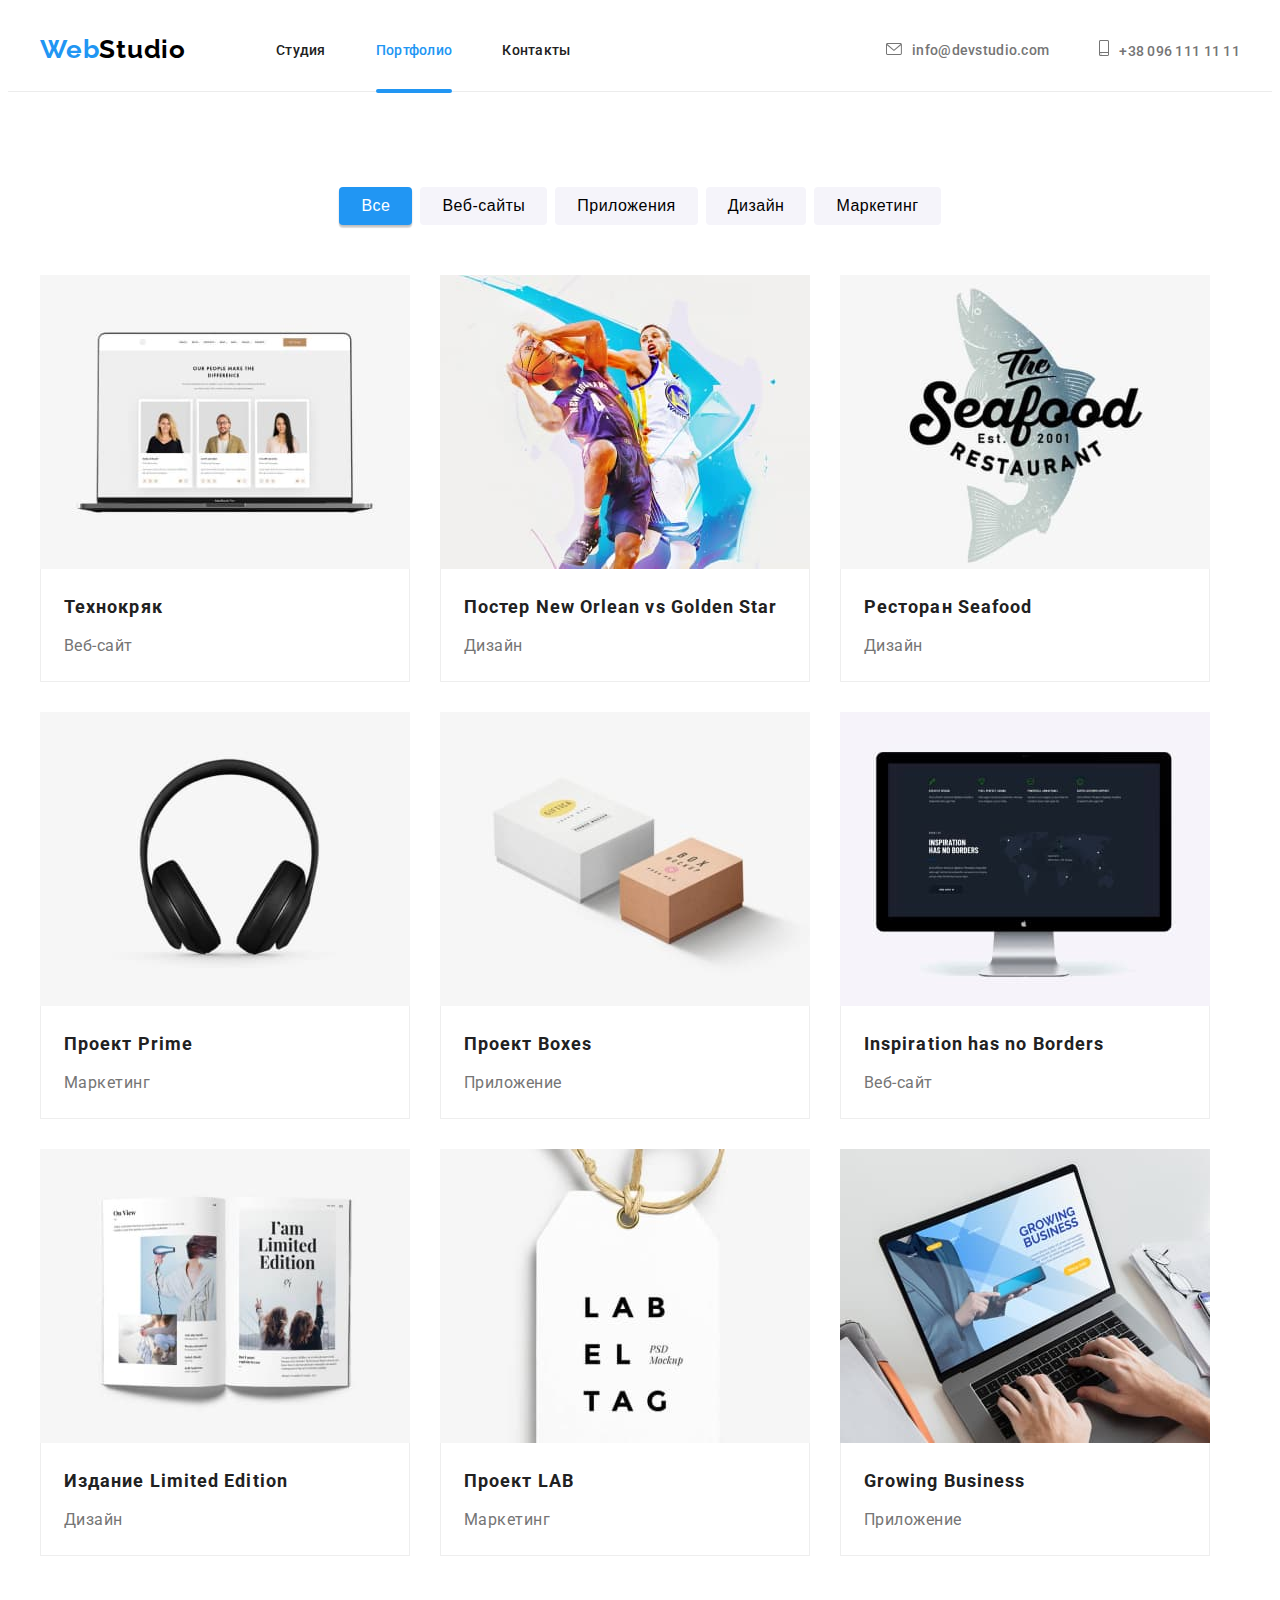
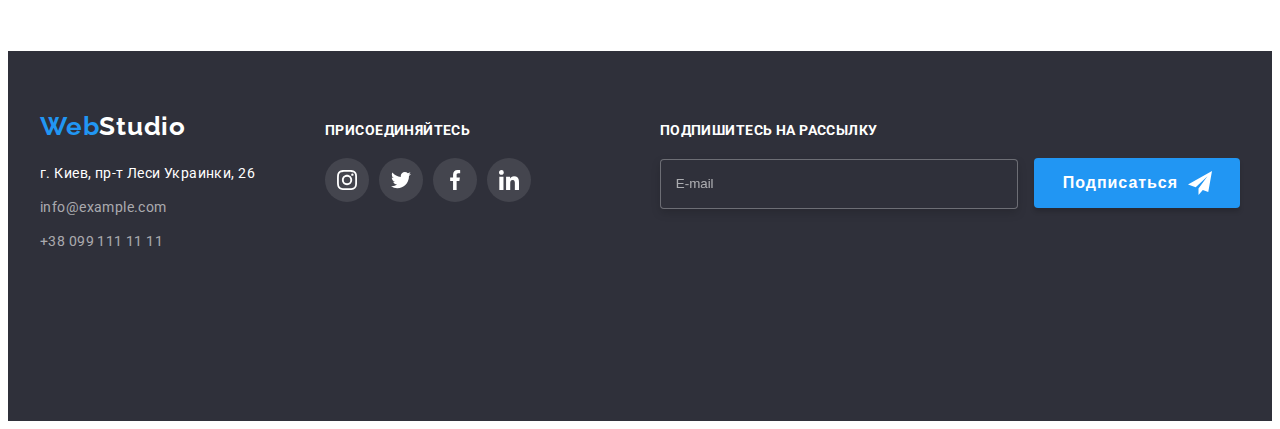
==== portfolio.html @ 8f8ed1c3 "com" ====
<!DOCTYPE html>
<html lang="ru">
<head>
    <meta charset="UTF-8">
    <meta name="viewport" content="width=device-width, initial-scale=1.0">
    <title>Портфолио</title>
    <link rel="preconnect" href="https://fonts.gstatic.com">
    <link rel="stylesheet" href="https://cdnjs.cloudflare.com/ajax/libs/modern-normalize/1.0.0/modern-normalize.min.css"
        integrity="sha512-ISS7cAi1PEhQ8jnbJpJZMd29NlhNj4AWYyLOSp2CE/CsHxTCu+r+t0D2yoJudVrd0/8fTVPUVDzY5Tvli75u/g=="
        crossorigin="anonymous" />
    <link href="https://fonts.googleapis.com/css2?family=Raleway:wght@700&family=Roboto:wght@400;500;700;900&display=swap"
        rel="stylesheet">
    <link rel="stylesheet" href="./css/style.css">
</head>
<body>
<header class="header">
<div class="conteiner">
<nav class="nav">
    <a class="link-nav link" href="index.html">Web<span class="logo-nav">Studio</span></a>
   <ul class="nav-list">
       <li class="nav-list-item list"><a class="list-item-link link" href="index.html">Студия</a></li>
       <li class="nav-list-item list"><a class="list-item-link link portfolio" href="portfolio.html">Портфолио</a></li>
       <li class="nav-list-item list"><a class="list-item-link link" href="#">Контакты</a></li>
   </ul> 
</nav>
   <ul class="list-contacts">
       <li class="contacts-list-item list">
           <a class="contacts-link link" href="mailto:info@devstudio.com">
            <svg class="icon-meseg" width="12" height="16">
                <use href="./img/sprite.svg.svg#icon-envelope"></use>
            </svg>info@devstudio.com</a></li>
       <li class="contacts-list-item list">
           <a class="contacts-link link" href="tel:+380961111111">
            <svg class="icon-tel" width="12" height="16">
                <use href="./img/sprite.svg.svg#icon-smartphone"></use>
            </svg>+38 096 111 11 11</a></li>
   </ul>
</div>
</header>
<main>
    <!--секция с кнопками портфолио--> 
<section class="section-portfolio">
    <div class="conteiner">
    <h1 class="hidden">портфолио</h1>
<ul class="list-botton">
    <li class="item-botton list"><button class="botton active" type="button">Все</button></li>
    <li class="item-botton list"><button class="botton" type="button">Веб-сайты</button></li>
    <li class="item-botton list"><button class="botton" type="button">Приложения</button></li>
    <li class="item-botton list"><button class="botton" type="button">Дизайн</button></li>
    <li class="item-botton list"><button class="botton" type="button">Маркетинг</button></li>
</ul>

<!--секция портфолио-->
<ul class="list-portfolio ">
    <li class="portfolio-item list">
    <a class="portfolio-link link" href="">
        <div class="overlay-container">
            <img class="portfolio-img" src="./imajes-portaolio/tehnocr.jpg" alt="три карточки с фотографиями людей" width="370"
                height="294">
            <div class="overlay-portfolio">
                <p>Технокряк это современная площадка распространения коронавируса. Компании используют эту платформу для цифрового
                шпионажа и атак на защищённые сервера конкурентов.</p>
            </div>
        </div>
        <div class="card-text-portfolio">
            <h2 class="portfolio-title">Технокряк</h2>
                <p class="portfolio-text">Веб-сайт</p>
                </div>
     </a>
    </li>
    <li class="portfolio-item list">
    <a class="portfolio-link link" href="">
        <div class="overlay-container"><img class="portfolio-img" src="./imajes-portaolio/poster.jpg" alt="игра в бфскетбол" width="370" height="294">
            <div class="overlay-portfolio">
                <p>Технокряк это современная площадка распространения коронавируса. Компании используют эту платформу для цифрового
                    шпионажа и атак на защищённые сервера конкурентов.</p>
            </div>
        </div>
        <div class="card-text-portfolio">
            <h2 class="portfolio-title">Постер New Orlean vs Golden Star</h2>
                <p class="portfolio-text">Дизайн</p>
                </div>
    </a>
    </li>
    <li class="portfolio-item list">
    <a class="portfolio-link link" href="">
        <div class="overlay-container"><img class="portfolio-img" src="./imajes-portaolio/restoran.jpg" alt="ресторан" width="370" height="294">
            <div class="overlay-portfolio">
                <p>Технокряк это современная площадка распространения коронавируса. Компании используют эту платформу для цифрового
                    шпионажа и атак на защищённые сервера конкурентов.</p>
            </div>
        </div>
        <div class="card-text-portfolio">
            <h2 class="portfolio-title">Ресторан Seafood</h2>
                <p class="portfolio-text">Дизайн</p>
                </div>
    </a>
    </li>
    <li class="portfolio-item list">
    <a class="portfolio-link link" href="">
        <div class="overlay-container"><img class="portfolio-img" src="./imajes-portaolio/prime.jpg" alt="наушники" width="370" height="294">
            <div class="overlay-portfolio">
                <p>Технокряк это современная площадка распространения коронавируса. Компании используют эту платформу для цифрового
                    шпионажа и атак на защищённые сервера конкурентов.</p>
            </div>
        </div>
        <div class="card-text-portfolio">
            <h2 class="portfolio-title">Проект Prime</h2>
                <p class="portfolio-text">Маркетинг</p>
                </div>
    </a>
    </li>
    <li class="portfolio-item list">
    <a class="portfolio-link link" href="">
        <div class="overlay-container"><img class="portfolio-img" src="./imajes-portaolio/boxes.jpg" alt="коробки" width="370" height="294">
            <div class="overlay-portfolio">
                <p>Технокряк это современная площадка распространения коронавируса. Компании используют эту платформу для цифрового
                    шпионажа и атак на защищённые сервера конкурентов.</p>
            </div>
        </div>
        <div class="card-text-portfolio">
            <h2 class="portfolio-title">Проект Boxes</h2>
                <p class="portfolio-text">Приложение</p>
                </div>
    </a>
    </li>
    <li class="portfolio-item list">
    <a class="portfolio-link link" href="">
        <div class="overlay-container"><img class="portfolio-img" src="./imajes-portaolio/inspiration.jpg" alt=" монитор" width="370" height="294">
            <div class="overlay-portfolio">
                <p>Технокряк это современная площадка распространения коронавируса. Компании используют эту платформу для цифрового
                    шпионажа и атак на защищённые сервера конкурентов.</p>
            </div>
        </div>
        <div class="card-text-portfolio">
            <h2 class="portfolio-title">Inspiration has no Borders</h2>
                <p class="portfolio-text">Веб-сайт</p>
                </div>
    </a>
    </li>
    <li class="portfolio-item list">
    <a class="portfolio-link link" href="">
        <div class="overlay-container"><img class="portfolio-img" src="./imajes-portaolio/isdanie.jpg" alt="журнал" width="370" height="294">
            <div class="overlay-portfolio">
                <p>Технокряк это современная площадка распространения коронавируса. Компании используют эту платформу для цифрового
                    шпионажа и атак на защищённые сервера конкурентов.</p>
            </div>
        </div>
        <div class="card-text-portfolio">
            <h2 class="portfolio-title">Издание Limited Edition</h2>
                <p class="portfolio-text">Дизайн</p>
                </div>
    </a>
    </li>
    <li class="portfolio-item list">
    <a class="portfolio-link link" href="">
        <div class="overlay-container"><img class="portfolio-img" src="./imajes-portaolio/lab.jpg" alt="бирка" width="370" height="294">
            <div class="overlay-portfolio">
                <p>Технокряк это современная площадка распространения коронавируса. Компании используют эту платформу для цифрового
                    шпионажа и атак на защищённые сервера конкурентов.</p>
            </div>
        </div>
        <div class="card-text-portfolio">
            <h2 class="portfolio-title">Проект LAB</h2>
                <p class="portfolio-text">Маркетинг</p>
                </div>
    </a>
    </li>
    <li class="portfolio-item list">
    <a class="portfolio-link link" href="">
        <div class="overlay-container"><img class="portfolio-img" src="./imajes-portaolio/growing.jpg" alt="ноутбук" width="370" height="294">
            <div class="overlay-portfolio">
                <p>Технокряк это современная площадка распространения коронавируса. Компании используют эту платформу для цифрового
                    шпионажа и атак на защищённые сервера конкурентов.</p>
            </div>
        </div>
        <div class="card-text-portfolio">
            <h2 class="portfolio-title">Growing Business</h2>
                <p class="portfolio-text">Приложение</p>
                </div>
    </a>
    </li>
</ul>
</div>
</section>
</main>
<footer class="footer">
    <div class="conteiner footer-conteiner">
    <div class="footer-address">
   <a class="logo-footer link" href="index.html">Web<span class="text-logo">Studio</span></a> 
<address class="address-footer">
    <ul class="list-footer">
        <li class="item-footer list"><a class="link-footer link white-link" href="https://goo.gl/maps/Lhu3DwiovZqrXFvk8">г. Киев, пр-т Леси Украинки, 26</a></li>
        <li class="item-footer list"><a class="link-footer link" href="mailto:info@devstudio.com">info@example.com</a></li>
        <li class="item-footer list"><a class="link-footer link" href="tel:+38096111111">+38 099 111 11 11</a></li>
    </ul>
</address>
</div>

<div class="conteiner-soclinks-footer">
    <b class="b-footer">присоединяйтесь</b>
<ul class="footer-list list">
    <li class="item-icon">
            <a class="footer-social-link" href="">
                <svg class="icon-footer" width="20" height="20">
                    <use href="./img/sprite.svg.svg#icon-instagram"></use>
                </svg>
            </a></li>
    <li class="item-icon">
            <a class="footer-social-link" href="">
                <svg class="icon-footer" width="20" height="20">
                    <use href="./img/sprite.svg.svg#icon-twitter"></use>
                </svg>
            </a></li>
    <li class="item-icon">
            <a class="footer-social-link" href="">
                <svg class="icon-footer" width="20" height="20">
                    <use href="./img/sprite.svg.svg#icon-facebook"></use>
                </svg>
            </a></li>
    <li class="item-icon">
            <a class="footer-social-link" href="">
                <svg class="icon-footer" width="20" height="20">
                    <use href="./img/sprite.svg.svg#icon-linkedin"></use>
                </svg>
            </a></li>
</ul>
</div>
<div class="subscribe-conteiner">
    <b class="b-footer">Подпишитесь на рассылку</b>
    <input class="input-footer" type="email" name="email" placeholder="E-mail">
    <button type="button" class="subscribe-button">Подписаться</button>
</div>
</div>
</footer>
<script src="./js/modal.js"></script>
</body>
</html>
---- css/style.css ----
:root {
  --primary-text-color: #757575;
  --title-tex-color: #212121;
  --accent-color: #2196f3;
  --white-color: #ffffff;
  --link-footer: rgba(255, 255, 255, 0.6);
  --dark-fone: #2f303a;
  --bleak-color: #000000;
  --background-color-section: #f5f4fa;
  --fill-acon: #afb1b8;
  --border-portfolio: #eeeeee;
  --border-header: #ececec;
  --background-overley: rgba(47, 48, 58, 0.4);
  --transition: cubic-bezier(0.4, 0, 0.2, 1);
  --dark-background-button: #188ce8;
}

body {
  font-family: 'Roboto', sans-serif;
  color: var(--title-tex-color);
}

h1,
h2,
h3,
h4,
h5,
h6,
p {
  margin: 0;
}

ul,
ol {
  margin: 0;
  padding: 0;
}

img {
  display: block;
}

.section-padding {
  padding-top: 94px;
  padding-bottom: 94px;
}

.visually-hidden {
  position: absolute !important;
  clip: rect(1px 1px 1px 1px); /* IE6, IE7 */
  clip: rect(1px, 1px, 1px, 1px);
  padding: 0 !important;
  border: 0 !important;
  height: 1px !important;
  width: 1px !important;
  overflow: hidden;
}

/* none */
.list {
  list-style: none;
}

.link {
  text-decoration: none;
}

/* header */

.conteiner {
  width: 1200px;
  margin: 0 auto;
  padding-left: 15px;
  padding-right: 15px;
}
.header {
  background-color: var(--white-color);
  border-bottom: 1px solid var(--border-header);
}
.header .conteiner {
  display: flex;
  align-items: center;
}

/* nav */

.logo-nav {
  color: var(--bleak-color);
}

.link-nav {
  margin-right: 90px;
}

.nav {
  display: flex;
  align-items: center;
}

.nav-list {
  display: flex;
  align-items: center;
}

.nav-list-item:not(:last-child) {
  margin-right: 50px;
}

.link-nav {
  display: block;
  font-family: Raleway;
  font-weight: 700;
  font-size: 26px;
  line-height: 1.192;
  letter-spacing: 0.03em;
  color: var(--accent-color);
  padding-top: 24px;
  padding-bottom: 24px;
}

.list-item-link {
  position: relative;
  display: block;
  padding-top: 32px;
  padding-bottom: 32px;
  font-weight: 500;
  font-size: 14px;
  line-height: 1.143;
  letter-spacing: 0.02em;
  color: var(--title-tex-color);

  transition: color 250ms var(--transition);
}

.list-item-link:hover,
.list-item-link:focus {
  color: var(--accent-color);
}

.list-item-link::after {
  position: absolute;
  left: 0;
  bottom: 0;
  transform: translateY(3px);
  content: '';
  display: block;
  width: 100%;
  height: 4px;
  background-color: var(--accent-color);
  border-radius: 2px;
  opacity: 0;

  transition: opacity 250ms var(--transition);
}

.list-item-link:hover::after {
  opacity: 1;
}

.studio::after {
  opacity: 1;
}

/* contacts header */

.list-contacts {
  display: flex;
  margin-left: auto;
  align-items: baseline;
  align-items: center;
}

.list-contacts .contacts-list-item + .contacts-list-item {
  margin-left: 50px;
}

.contacts-link {
  font-weight: 500;
  font-size: 14px;
  line-height: 1.143;
  letter-spacing: 0.02em;
  color: var(--primary-text-color);
  display: block;
  padding-top: 32px;
  padding-bottom: 32px;

  transition: color 250ms var(--transition);
}

.contacts-link:hover,
.contacts-link:focus {
  color: var(--accent-color);
}

.icon-meseg {
  width: 16px;
  height: 12px;
  fill: currentColor;
  margin-right: 10px;
}
.icon-tel {
  width: 10px;
  height: 16px;
  fill: currentColor;
  margin-right: 10px;
}

.studio {
  color: var(--accent-color);
}

/* hero */
.hero {
  background-color: var(--dark-fone);
  padding-top: 200px;
  padding-bottom: 190px;
}

.center {
  text-align: center;
  margin: 0px auto;
  width: 700px;
}

.overlay {
  width: 1600px;
  min-height: 600px;
  margin-right: auto;
  margin-left: auto;
  background-size: cover;
  background-position: center;
  background-repeat: no-repeat;
  background-image: linear-gradient(
      var(--background-overley),
      var(--background-overley)
    ),
    url(../img/hero-optimiz.jpg);
}

.main-title {
  font-weight: 900;
  font-size: 44px;
  line-height: 1.364;
  letter-spacing: 0.06em;
  text-transform: uppercase;
  color: var(--white-color);
  margin-bottom: 30px;
}

.main-btn {
  font-weight: 700;
  font-size: 16px;
  line-height: 1.875;
  letter-spacing: 0.06em;
  background: var(--accent-color);
  color: var(--white-color);
  padding: 10px 30px;
  min-width: 200px;
  height: 50px;
  cursor: pointer;
  border-radius: 4px;
  border: none;
}

.main-btn:hover,
.main-btn:focus {
  background-color: var(--dark-background-button);
  color: var(--white-color);
  box-shadow: 0px 4px 4px rgba(0, 0, 0, 0.15);
}

.backdrop {
  position: fixed;
  background: rgba(0, 0, 0, 0.2);
  top: 0;
  left: 0;
  width: 100%;
  height: 100%;
  opacity: 1;
  visibility: visible;

  transition: opacity 250ms var(--transition),
    visibility 250ms var(--transition);
}

.backdrop.is-hidden .modal {
  transform: translate(-50%, -50%) scale(0.7);
}

.modal {
  position: absolute;
  top: 50%;
  left: 50%;
  min-width: 528px;
  min-height: 580px;
  padding: 40px;
  background-color: var(--white-color);
  box-shadow: 0px 1px 3px rgba(0, 0, 0, 0.12), 0px 1px 1px rgba(0, 0, 0, 0.14),
    0px 2px 1px rgba(0, 0, 0, 0.2);
  border-radius: 4px;

  transform: translate(-50%, -50%) scale(1);
  transition: transform 250ms var(--transition);
}

.button {
  position: absolute;
  top: 8px;
  right: 8px;
  display: block;
  background-color: var(--white-color);
  border: 1px solid rgba(0, 0, 0, 0.1);
  box-sizing: border-box;
  border-radius: 50%;
  width: 30px;
  height: 30px;
  padding-top: 5px;
  padding-bottom: 7px;
  padding-left: 5px;
  padding-right: 7px;
  border-color: var(--fill-acon);
  cursor: pointer;
}

.button-close {
  fill: var(--bleak-color);
  transition: fill 250ms var(--transition);
}

.button:focus .button-close,
.button:hover .button-close {
  fill: var(--accent-color);
}

.backdrop.is-hidden {
  opacity: 0;
  visibility: hidden;
  pointer-events: none;
}

.b-modal {
  display: block;
  text-align: center;
  font-weight: 700;
  font-size: 20px;
  line-height: 1.172;
  letter-spacing: 0.03em;
  margin-bottom: 12px;
  color: var(--title-tex-color);
}

.modal-label {
  display: inline-block;
  margin-bottom: 4px;
  font-size: 12px;
  line-height: 1.172;
  letter-spacing: 0.01em;
  color: var(--primary-text-color);
}

.modal-input {
  display: block;
  width: 100%;
  height: 40px;
  margin-bottom: 10px;
  padding-top: 12px;
  padding-bottom: 12px;
  padding-left: 42px;
  border: 1px solid rgba(33, 33, 33, 0.2);
  box-sizing: border-box;
  border-radius: 4px;
  transition: border-color 250ms var(--transition);
}

.modal-input:focus {
  outline: none;
  border-color: var(--accent-color);
}

.wrapper-input {
  position: relative;
  display: block;
}

.svg-input-modal {
  position: absolute;
  display: block;
  top: 50%;
  left: 12px;
  transform: translateY(-50%);
  transition: fill 250ms var(--transition);
}

.modal-input:focus + .svg-input-modal {
  fill: var(--accent-color);
}

.modal-textarea {
  display: block;
  width: 100%;
  height: 120px;
  padding: 12px 16px;
  margin-bottom: 20px;
  border: 1px solid rgba(33, 33, 33, 0.2);
  box-sizing: border-box;
  border-radius: 4px;
  resize: none;
  transition: border-color 250ms var(--transition);
}

.modal-textarea:focus {
  outline: none;
  border-color: var(--accent-color);
}

.modal-textarea::placeholder {
  font-size: 14px;
  line-height: 1.143;
  letter-spacing: 0.01em;
  color: rgba(117, 117, 117, 0.5);
}

.wrapper-check-box {
  text-align: center;
}

.label-check,
.link-check {
  font-weight: 400;
  font-size: 14px;
  line-height: 1.714;
  letter-spacing: 0.03em;
  color: var(--primary-text-color);
}

.modal-check:checked + .label-check::before {
  background-color: var(--accent-color);
  border-color: var(--accent-color);
  background-image: url(../img/check.svg);
}

.modal-check:focus + .label-check::before {
  border-color: var(--accent-color);
}

.label-check::before {
  content: '';
  display: inline-block;
  box-sizing: border-box;
  margin-right: 7px;
  width: 16px;
  height: 15px;
  background: #ffffff;
  border: 2px solid var(--title-tex-color);
  border-radius: 3px;
  background-position: center;
}

.link-check {
  text-decoration: underline;
  color: var(--accent-color);
}

.link-check:hover,
.link-check:focus {
  color: var(--accent-color);
}

.send-btn {
  display: block;
  margin: auto;
  margin-top: 30px;
  font-weight: 700;
  font-size: 16px;
  line-height: 1.875;
  letter-spacing: 0.06em;
  background: var(--accent-color);
  color: var(--white-color);
  padding: 10px 56px;
  min-width: 200px;
  height: 50px;
  cursor: pointer;
  box-shadow: 0px 1px 3px rgba(0, 0, 0, 0.12), 0px 1px 1px rgba(0, 0, 0, 0.14),
    0px 2px 1px rgba(0, 0, 0, 0.2);
  border-radius: 4px;
  border: none;

  transition: background-color 250ms var(--transition);
}

.send-btn:hover,
.send-btn:focus {
  background-color: #188ce8;
}

/* about */

.hidden {
  display: none;
}

.about-list {
  display: flex;
  justify-content: center;
}

.about-list-item {
  width: 270px;
}

.icon-about-list {
  width: 270px;
  height: 120px;
  background-color: var(--background-color-section);
  margin-bottom: 30px;
}
.icon-about-list {
  display: flex;
  justify-content: center;
  align-items: center;
}

.about-list-item:not(:last-child) {
  margin-right: 30px;
}

.about-list-item-title {
  font-weight: 700;
  font-size: 14px;
  line-height: 1.143;
  letter-spacing: 0.03em;
  text-transform: uppercase;
  color: var(--title-tex-color);
  margin-bottom: 10px;
}

.about-list-paragraph {
  font-weight: 400;
  font-size: 14px;
  line-height: 1.714;
  letter-spacing: 0.03em;
  color: var(--primary-text-color);
}

/* section img */

.section-img {
  padding-bottom: 94px;
}

.title-section {
  font-weight: 700;
  font-size: 36px;
  line-height: 1.667;
  letter-spacing: 0.03em;
  color: var(--title-tex-color);
  margin-bottom: 50px;
  text-align: center;
}

.img-list {
  display: flex;
  margin: -15px;
}

.img-list-item {
  position: relative;
  margin: 15px;
}

.text-img-adsolut {
  position: absolute;
  left: 0;
  bottom: 0;
  display: flex;
  justify-content: center;
  align-items: center;
  width: 100%;
  height: 70px;
  background: rgba(47, 48, 58, 0.8);
}

.text-img-adsolut p {
  font-weight: 700;
  font-size: 14px;
  line-height: 1.142;
  text-align: center;
  letter-spacing: 0.03em;
  color: var(--white-color);
  text-transform: uppercase;
}

/* team */

.team {
  background-color: var(--background-color-section);
}

.list-team {
  display: flex;
}

.subtitle-team {
  font-weight: 500;
  font-size: 16px;
  line-height: 1.187;
  letter-spacing: 0.03em;
  color: var(--title-tex-color);
  margin-bottom: 10px;
  text-align: center;
}

.team-text {
  font-weight: 400;
  font-size: 16px;
  line-height: 1.188;
  letter-spacing: 0.03em;
  color: var(--primary-text-color);
  text-align: center;
  margin-bottom: 16px;
}

.tiem-item {
  box-shadow: 0px 1px 3px rgba(0, 0, 0, 0.12), 0px 1px 1px rgba(0, 0, 0, 0.14),
    0px 2px 1px rgba(0, 0, 0, 0.2);
  border-radius: 0px 0px 4px 4px;
}

.tiem-item:not(:last-child) {
  margin-right: 30px;
}

.card-text {
  background-color: var(--white-color);
  padding-top: 30px;
  padding-bottom: 30px;
  padding-left: 32px;
  padding-right: 32px;
}

.item-icon {
  height: 44px;
  width: 44px;
  border-radius: 50%;
  cursor: pointer;
}

.tiam-social-link {
  display: flex;
  align-items: center;
  justify-content: center;
  border-radius: 50%;
  height: 100%;
  width: 100%;
  fill: var(--fill-acon);

  transition: background-color 250ms var(--transition),
    fill 250ms var(--transition);
}

.tiam-social-link:focus,
.tiam-social-link:hover {
  background-color: var(--accent-color);
  fill: var(--white-color);
}

.list-team-icon {
  display: flex;
  justify-content: center;
}

.item-icon:not(:last-child) {
  margin-right: 10px;
}

/* clients */

.clients-list {
  display: flex;
  justify-content: space-between;
  align-items: center;
}

.list-linc-clients {
  width: 170px;
  height: 90px;
  cursor: pointer;
}
.linc-clients:hover,
.linc-clients:focus {
  border: 1px solid var(--accent-color);
}

.linc-clients:hover svg,
.linc-clients:focus svg {
  fill: var(--accent-color);
}

.linc-clients {
  display: flex;
  justify-content: center;
  align-items: center;
  height: 100%;
  width: 100%;
  border: 1px solid var(--fill-acon);
  border-radius: 4px;

  transition: border 250ms var(--transition);
}

.icon-clients {
  fill: var(--fill-acon);
  transition: fill 250ms var(--transition);
}

.yago {
  width: 44px;
  height: 49px;
}

.here {
  width: 40px;
  height: 52px;
}

.compani {
  width: 41px;
  height: 42px;
}

.foster {
  width: 79px;
  height: 42px;
}

.brand {
  width: 59px;
  height: 47px;
}

.tagline {
  width: 88px;
  height: 45px;
}

/* footer */
.footer {
  background-color: var(--dark-fone);
  padding-top: 60px;
  padding-bottom: 60px;
  height: 250px;
}
.footer-conteiner {
  display: flex;
  flex-direction: row;
  align-items: baseline;
}

.address-footer {
  font-style: normal;
}

.logo-footer {
  display: block;
  font-family: Raleway;
  font-weight: 700;
  font-size: 26px;
  line-height: 1.192;
  letter-spacing: 0.03em;
  color: var(--accent-color);
  margin-bottom: 20px;
}

.text-logo {
  color: var(--white-color);
}

.link-footer {
  font-family: Roboto;
  font-weight: 400;
  font-size: 14px;
  line-height: 1.714;
  letter-spacing: 0.03em;
  color: var(--link-footer);

  transition: color 250ms var(--transition);
}

.link-footer:hover,
.link-footer:focus {
  color: var(--accent-color);
}

.item-footer:not(:last-child) {
  margin-bottom: 10px;
}

.white-link {
  color: var(--white-color);
}

.footer-address {
  margin-right: 70px;
}

.footer-list {
  display: flex;
}

.conteiner-soclinks-footer b {
  display: block;
  color: var(--white-color);
  margin-bottom: 20px;
}

.item-icon {
  width: 44px;
  height: 44px;
  border-radius: 50%;
  background: rgba(255, 255, 255, 0.1);
  cursor: pointer;
}

.footer-social-link {
  display: flex;
  align-items: center;
  justify-content: center;
  height: 100%;
  width: 100%;
  border-radius: 50%;

  transition: background-color 250ms var(--transition);
}

.footer-social-link:hover,
.footer-social-link:focus {
  background-color: var(--accent-color);
}

.icon-footer {
  width: 20px;
  height: 20px;
  fill: var(--white-color);
}

.b-footer {
  font-weight: 700;
  font-size: 14px;
  line-height: 1, 14;
  letter-spacing: 0.03em;
  text-transform: uppercase;
  color: var(--white-color);
}

.subscribe-conteiner {
  margin-left: auto;
}

.b-footer {
  display: block;
  margin-bottom: 20px;
}

.input-footer {
  display: inline-block;
  width: 358px;
  height: 50px;
  padding: 15px;
  color: var(--white-color);
  background-color: var(--dark-fone);
  border: 1px solid rgba(255, 255, 255, 0.3);
  box-sizing: border-box;
  filter: drop-shadow(0px 4px 4px rgba(0, 0, 0, 0.15));
  border-radius: 4px;

  transition: border-color 250ms var(--transition);
}

.input-footer:focus {
  outline: none;
  border-color: var(--accent-color);
}

.input-footer::placeholder {
  display: inline-block;
  color: rgba(255, 255, 255, 0.6);
}

.subscribe-button {
  position: relative;
  display: inline-block;
  font-weight: 700;
  font-size: 16px;
  line-height: 1.875;
  letter-spacing: 0.06em;
  padding-top: 10px;
  padding-bottom: 10px;
  padding-left: 29px;
  padding-right: 62px;
  margin-left: 12px;
  min-width: 200px;
  height: 50px;
  background: var(--accent-color);
  color: var(--white-color);
  box-shadow: 0px 4px 4px rgba(0, 0, 0, 0.15);
  border-radius: 4px;
  border: none;
  cursor: pointer;

  transition: background-color 250ms var(--transition);
}

.subscribe-button::after {
  position: absolute;
  content: '';
  height: 24px;
  width: 24px;
  top: 13px;
  right: 28px;
  background-image: url(../img/telegramm.svg);
}

.subscribe-button:hover,
.subscribe-button:focus {
  background-color: var(--dark-background-button);
}

/* portfolio */
/* section portfolio botton */

.portfolio::after {
  opacity: 1;
}

.botton {
  font-weight: 500;
  font-size: 16px;
  line-height: 1.625;
  letter-spacing: 0.03em;
  background: var(--background-color-section);
  padding: 6px 22px;
  display: inline-block;
  height: 100%;
  width: 100%;
  text-align: center;
  text-decoration: none;
  border: none;
  border-radius: 4px;

  transition: background-color 250ms var(--transition),
    color 250ms var(--transition), box-shadow 250ms var(--transition);
}

.botton:hover,
.botton:focus {
  box-shadow: 0px 3px 1px rgba(0, 0, 0, 0.1), 0px 1px 2px rgba(0, 0, 0, 0.08),
    0px 2px 2px rgba(0, 0, 0, 0.12);
  border-radius: 4px;
}

.botton:hover,
.botton:focus {
  background-color: var(--accent-color);
  color: var(--white-color);
  cursor: pointer;
}

.active {
  color: var(--white-color);
  background-color: var(--accent-color);
  box-shadow: 0px 3px 1px rgba(0, 0, 0, 0.1), 0px 1px 2px rgba(0, 0, 0, 0.08),
    0px 2px 2px rgba(0, 0, 0, 0.12);
  border-radius: 4px;
}

.list-botton {
  display: flex;
  align-items: center;
  justify-content: center;
  margin-bottom: 50px;
}

.item-botton:not(:last-child) {
  margin-right: 8px;
}

.section-portfolio {
  padding-top: 95px;
  padding-bottom: 95px;
}

.portfolio {
  color: var(--accent-color);
}

/* portfolio img */

.overlay-portfolio {
  position: absolute;
  top: 0;
  left: 0;
  width: 100%;
  height: 100%;
  padding: 63px 24px;
  background: rgba(33, 150, 243, 0.9);

  transform: translateY(100%);
  transition: transform 250ms var(--transition);
}
.portfolio-link:hover .overlay-portfolio,
.portfolio-link:focus .overlay-portfolio {
  transform: translate(0);
}

.overlay-container {
  position: relative;
  width: 370px;
  height: 294px;
  overflow: hidden;
}

.overlay-portfolio p {
  font-size: 18px;
  line-height: 1.555;
  letter-spacing: 0.03em;
  color: var(--white-color);
}

.list-portfolio {
  display: flex;
  flex-wrap: wrap;
  align-items: baseline;
}

.portfolio-item {
  width: 370px;
}

.portfolio-item:not(:nth-child(3n)) {
  margin-right: 30px;
}

.portfolio-title {
  font-weight: 700;
  font-size: 18px;
  line-height: 2;
  letter-spacing: 0.06em;
  color: var(--title-tex-color);
  margin-bottom: 6px;
}

.portfolio-text {
  font-weight: 400;
  font-size: 16px;
  line-height: 1.875;
  letter-spacing: 0.03em;
  color: var(--primary-text-color);
}

.card-text-portfolio {
  padding-top: 20px;
  padding-bottom: 20px;
  padding-left: 23px;
  padding-right: 23px;
  border-bottom: 1px solid var(--border-portfolio);
  border-left: 1px solid var(--border-portfolio);
  border-right: 1px solid var(--border-portfolio);
  box-sizing: border-box;
}

.portfolio-item:nth-last-child(-n + 3) {
  margin-bottom: 0;
}

.portfolio-item {
  margin-bottom: 30px;
}

.portfolio-link {
  display: block;
  height: 100%;
  width: 100%;

  transition: box-shadow 250ms var(--transition);
}

.portfolio-link:hover,
.portfolio-link:focus {
  box-sizing: border-box;
  box-shadow: 0px 1px 1px rgba(0, 0, 0, 0.12), 0px 4px 4px rgba(0, 0, 0, 0.06),
    1px 4px 6px rgba(0, 0, 0, 0.16);
}
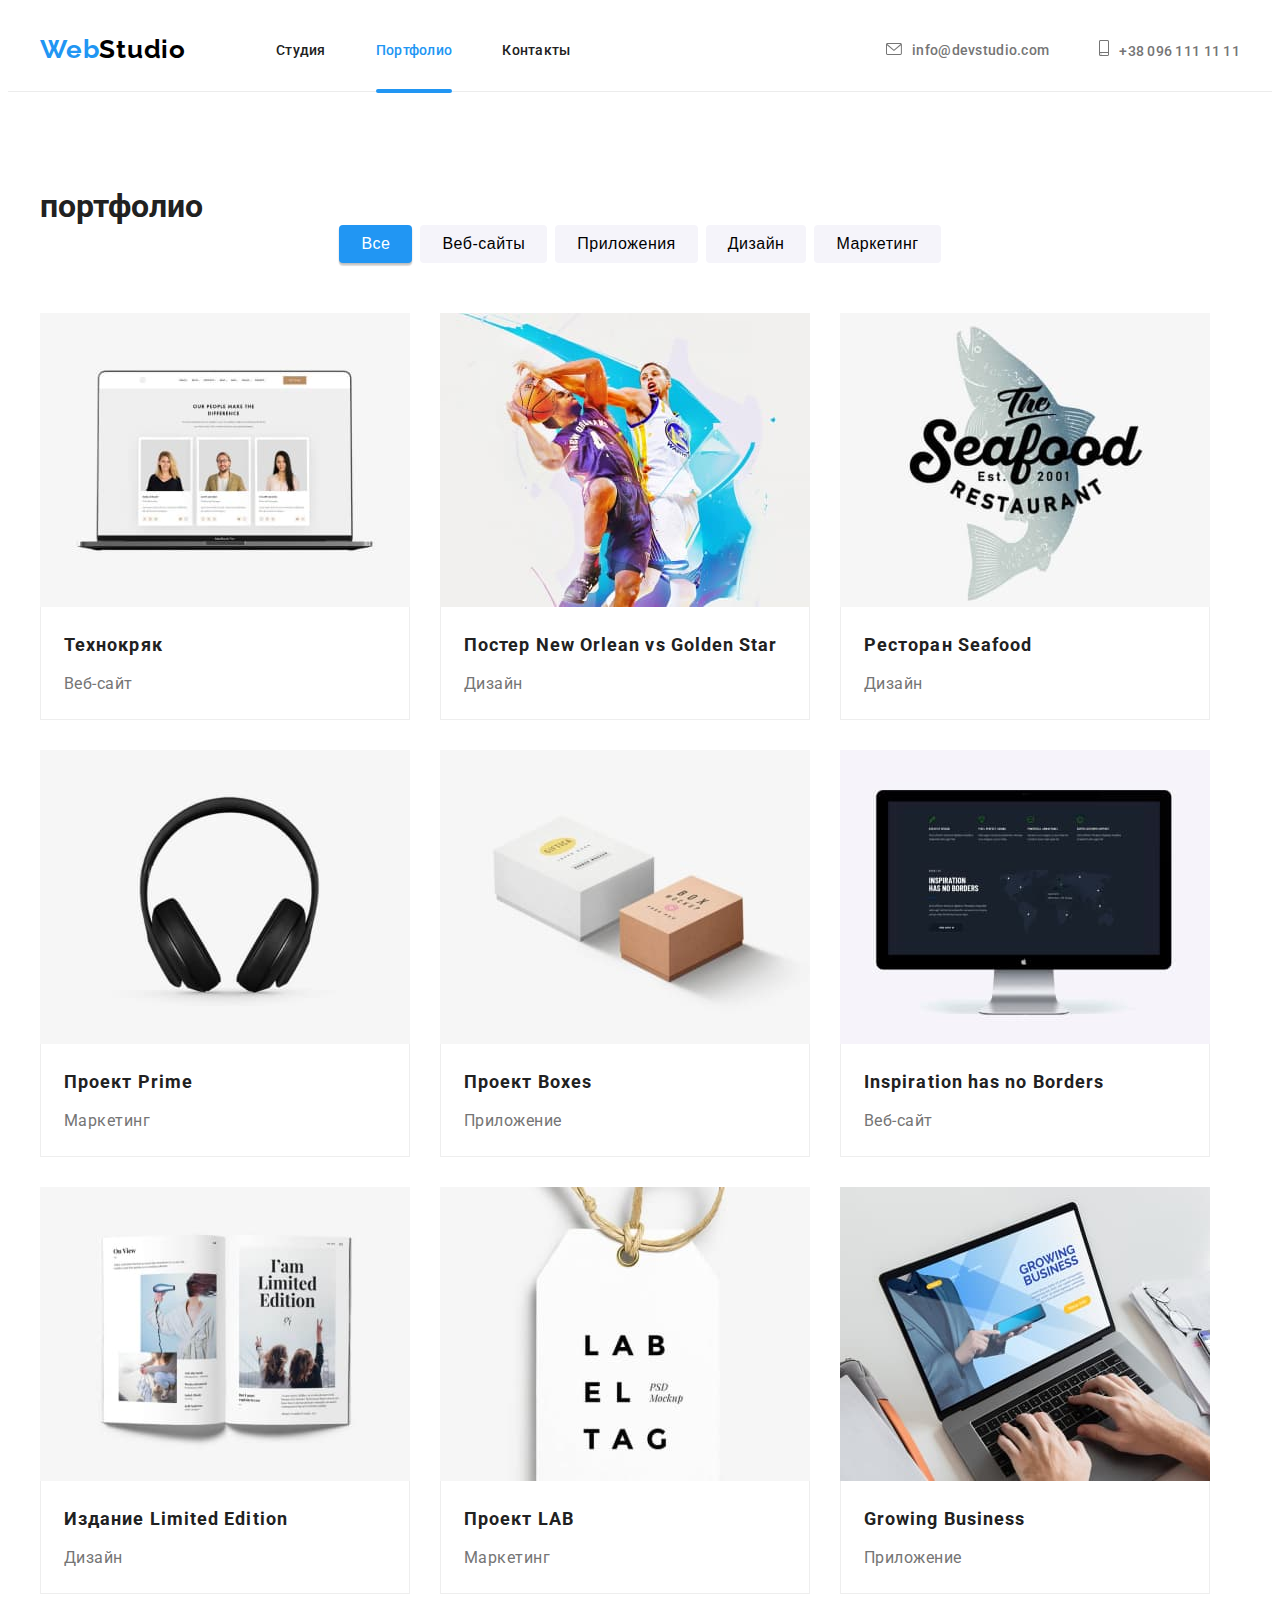
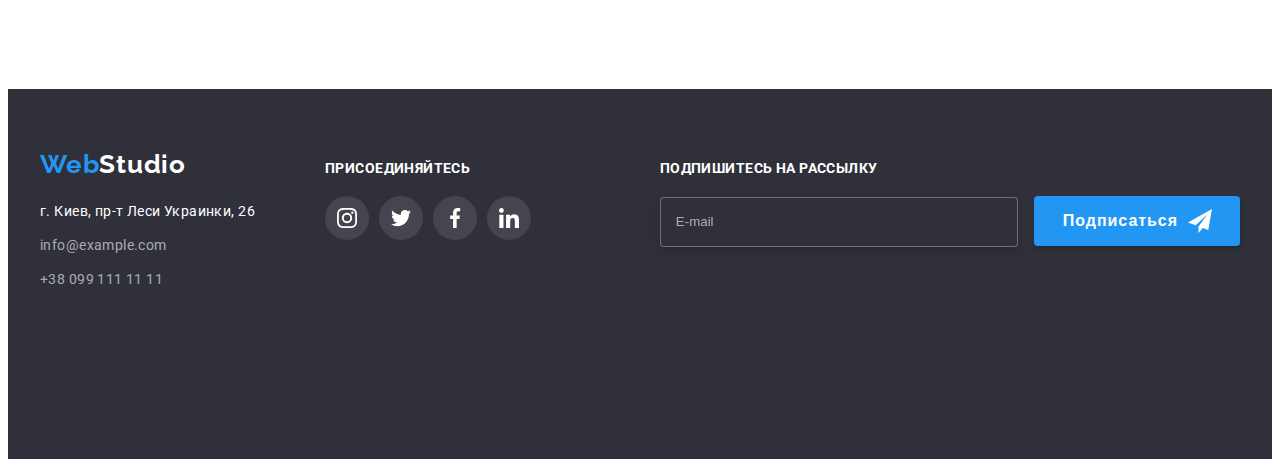
==== commit f0e9babf: "sass" ====
--- a/portfolio.html
+++ b/portfolio.html
@@ -10,7 +10,7 @@
         crossorigin="anonymous" />
     <link href="https://fonts.googleapis.com/css2?family=Raleway:wght@700&family=Roboto:wght@400;500;700;900&display=swap"
         rel="stylesheet">
-    <link rel="stylesheet" href="./css/style.css">
+    <link rel="stylesheet" href="./css/portfolio.min.css">
 </head>
 <body>
 <header class="header">
--- a/css/portfolio.min.css
+++ b/css/portfolio.min.css
@@ -0,0 +1,2 @@
+:root{--primary-text-color: #757575;--title-tex-color: #212121;--accent-color: #2196f3;--white-color: #ffffff;--link-footer: rgba(255, 255, 255, 0.6);--dark-fone: #2f303a;--bleak-color: #000000;--background-color-section: #f5f4fa;--fill-acon: #afb1b8;--border-portfolio: #eeeeee;--border-header: #ececec;--background-overley: rgba(47, 48, 58, 0.4);--transition: cubic-bezier(0.4, 0, 0.2, 1);--dark-background-button: #188ce8}.visually-hidden{position:absolute !important;clip:rect(1px 1px 1px 1px);clip:rect(1px, 1px, 1px, 1px);padding:0 !important;border:0 !important;height:1px !important;width:1px !important;overflow:hidden}body{font-family:'Roboto', sans-serif;color:var(--title-tex-color)}h1,h2,h3,h4,h5,h6,p{margin:0}ul,ol{margin:0;padding:0}img{display:block}.section-padding{padding-top:94px;padding-bottom:94px}.list{list-style:none}.link{text-decoration:none}.conteiner{width:1200px;margin:0 auto;padding-left:15px;padding-right:15px}.title-section{font-weight:700;font-size:36px;line-height:1.667;letter-spacing:0.03em;color:var(--title-tex-color);margin-bottom:50px;text-align:center}.header{background-color:var(--white-color);border-bottom:1px solid var(--border-header)}.header .conteiner{display:flex;align-items:center}.logo-nav{color:var(--bleak-color)}.link-nav{margin-right:90px}.nav{display:flex;align-items:center}.nav-list{display:flex;align-items:center}.nav-list-item:not(:last-child){margin-right:50px}.link-nav{display:block;font-family:Raleway;font-weight:700;font-size:26px;line-height:1.192;letter-spacing:0.03em;color:var(--accent-color);padding-top:24px;padding-bottom:24px}.list-item-link{position:relative;display:block;padding-top:32px;padding-bottom:32px;font-weight:500;font-size:14px;line-height:1.143;letter-spacing:0.02em;color:var(--title-tex-color);transition:color 250ms var(--transition)}.list-item-link:hover,.list-item-link:focus{color:var(--accent-color)}.list-item-link::after{position:absolute;left:0;bottom:0;transform:translateY(3px);content:'';display:block;width:100%;height:4px;background-color:var(--accent-color);border-radius:2px;opacity:0;transition:opacity 250ms var(--transition)}.list-item-link:hover::after{opacity:1}.studio::after{opacity:1}.list-contacts{display:flex;margin-left:auto;align-items:baseline;align-items:center}.list-contacts .contacts-list-item+.contacts-list-item{margin-left:50px}.contacts-link{font-weight:500;font-size:14px;line-height:1.143;letter-spacing:0.02em;color:var(--primary-text-color);display:block;padding-top:32px;padding-bottom:32px;transition:color 250ms var(--transition)}.contacts-link:hover,.contacts-link:focus{color:var(--accent-color)}.icon-meseg{width:16px;height:12px;fill:currentColor;margin-right:10px}.icon-tel{width:10px;height:16px;fill:currentColor;margin-right:10px}.studio{color:var(--accent-color)}.portfolio::after{opacity:1}.botton{font-weight:500;font-size:16px;line-height:1.625;letter-spacing:0.03em;background:var(--background-color-section);padding:6px 22px;display:inline-block;height:100%;width:100%;text-align:center;text-decoration:none;border:none;border-radius:4px;transition:background-color 250ms var(--transition),color 250ms var(--transition),box-shadow 250ms var(--transition)}.botton:hover,.botton:focus{box-shadow:0px 3px 1px rgba(0,0,0,0.1),0px 1px 2px rgba(0,0,0,0.08),0px 2px 2px rgba(0,0,0,0.12);border-radius:4px}.botton:hover,.botton:focus{background-color:var(--accent-color);color:var(--white-color);cursor:pointer}.active{color:var(--white-color);background-color:var(--accent-color);box-shadow:0px 3px 1px rgba(0,0,0,0.1),0px 1px 2px rgba(0,0,0,0.08),0px 2px 2px rgba(0,0,0,0.12);border-radius:4px}.list-botton{display:flex;align-items:center;justify-content:center;margin-bottom:50px}.item-botton:not(:last-child){margin-right:8px}.section-portfolio{padding-top:95px;padding-bottom:95px}.portfolio{color:var(--accent-color)}.overlay-portfolio{position:absolute;top:0;left:0;width:100%;height:100%;padding:63px 24px;background:rgba(33,150,243,0.9);transform:translateY(100%);transition:transform 250ms var(--transition)}.portfolio-link:hover .overlay-portfolio,.portfolio-link:focus .overlay-portfolio{transform:translate(0)}.overlay-container{position:relative;width:370px;height:294px;overflow:hidden}.overlay-portfolio p{font-size:18px;line-height:1.555;letter-spacing:0.03em;color:var(--white-color)}.list-portfolio{display:flex;flex-wrap:wrap;align-items:baseline}.portfolio-item{width:370px}.portfolio-item:not(:nth-child(3n)){margin-right:30px}.portfolio-title{font-weight:700;font-size:18px;line-height:2;letter-spacing:0.06em;color:var(--title-tex-color);margin-bottom:6px}.portfolio-text{font-weight:400;font-size:16px;line-height:1.875;letter-spacing:0.03em;color:var(--primary-text-color)}.card-text-portfolio{padding-top:20px;padding-bottom:20px;padding-left:23px;padding-right:23px;border-bottom:1px solid var(--border-portfolio);border-left:1px solid var(--border-portfolio);border-right:1px solid var(--border-portfolio);box-sizing:border-box}.portfolio-item:nth-last-child(-n+3){margin-bottom:0}.portfolio-item{margin-bottom:30px}.portfolio-link{display:block;height:100%;width:100%;transition:box-shadow 250ms var(--transition)}.portfolio-link:hover,.portfolio-link:focus{box-sizing:border-box;box-shadow:0px 1px 1px rgba(0,0,0,0.12),0px 4px 4px rgba(0,0,0,0.06),1px 4px 6px rgba(0,0,0,0.16)}.footer{background-color:var(--dark-fone);padding-top:60px;padding-bottom:60px;height:250px}.footer-conteiner{display:flex;flex-direction:row;align-items:baseline}.address-footer{font-style:normal}.logo-footer{display:block;font-family:Raleway;font-weight:700;font-size:26px;line-height:1.192;letter-spacing:0.03em;color:var(--accent-color);margin-bottom:20px}.text-logo{color:var(--white-color)}.link-footer{font-family:Roboto;font-weight:400;font-size:14px;line-height:1.714;letter-spacing:0.03em;color:var(--link-footer);transition:color 250ms var(--transition)}.link-footer:hover,.link-footer:focus{color:var(--accent-color)}.item-footer:not(:last-child){margin-bottom:10px}.white-link{color:var(--white-color)}.footer-address{margin-right:70px}.footer-list{display:flex}.conteiner-soclinks-footer b{display:block;color:var(--white-color);margin-bottom:20px}.item-icon{width:44px;height:44px;border-radius:50%;background:rgba(255,255,255,0.1);cursor:pointer}.item-icon:not(:last-child){margin-right:10px}.footer-social-link{display:flex;align-items:center;justify-content:center;height:100%;width:100%;border-radius:50%;transition:background-color 250ms var(--transition)}.footer-social-link:hover,.footer-social-link:focus{background-color:var(--accent-color)}.icon-footer{width:20px;height:20px;fill:var(--white-color)}.b-footer{font-weight:700;font-size:14px;line-height:1, 14;letter-spacing:0.03em;text-transform:uppercase;color:var(--white-color)}.subscribe-conteiner{margin-left:auto}.b-footer{display:block;margin-bottom:20px}.input-footer{display:inline-block;width:358px;height:50px;padding:15px;color:var(--white-color);background-color:var(--dark-fone);border:1px solid rgba(255,255,255,0.3);box-sizing:border-box;filter:drop-shadow(0px 4px 4px rgba(0,0,0,0.15));border-radius:4px;transition:border-color 250ms var(--transition)}.input-footer:focus{outline:none;border-color:var(--accent-color)}.input-footer::placeholder{display:inline-block;color:rgba(255,255,255,0.6)}.subscribe-button{position:relative;display:inline-block;font-weight:700;font-size:16px;line-height:1.875;letter-spacing:0.06em;padding-top:10px;padding-bottom:10px;padding-left:29px;padding-right:62px;margin-left:12px;min-width:200px;height:50px;background:var(--accent-color);color:var(--white-color);box-shadow:0px 4px 4px rgba(0,0,0,0.15);border-radius:4px;border:none;cursor:pointer;transition:background-color 250ms var(--transition)}.subscribe-button::after{position:absolute;content:'';height:24px;width:24px;top:13px;right:28px;background-image:url(../img/telegramm.svg)}.subscribe-button:hover,.subscribe-button:focus{background-color:var(--dark-background-button)}
+/*# sourceMappingURL=portfolio.min.css.map */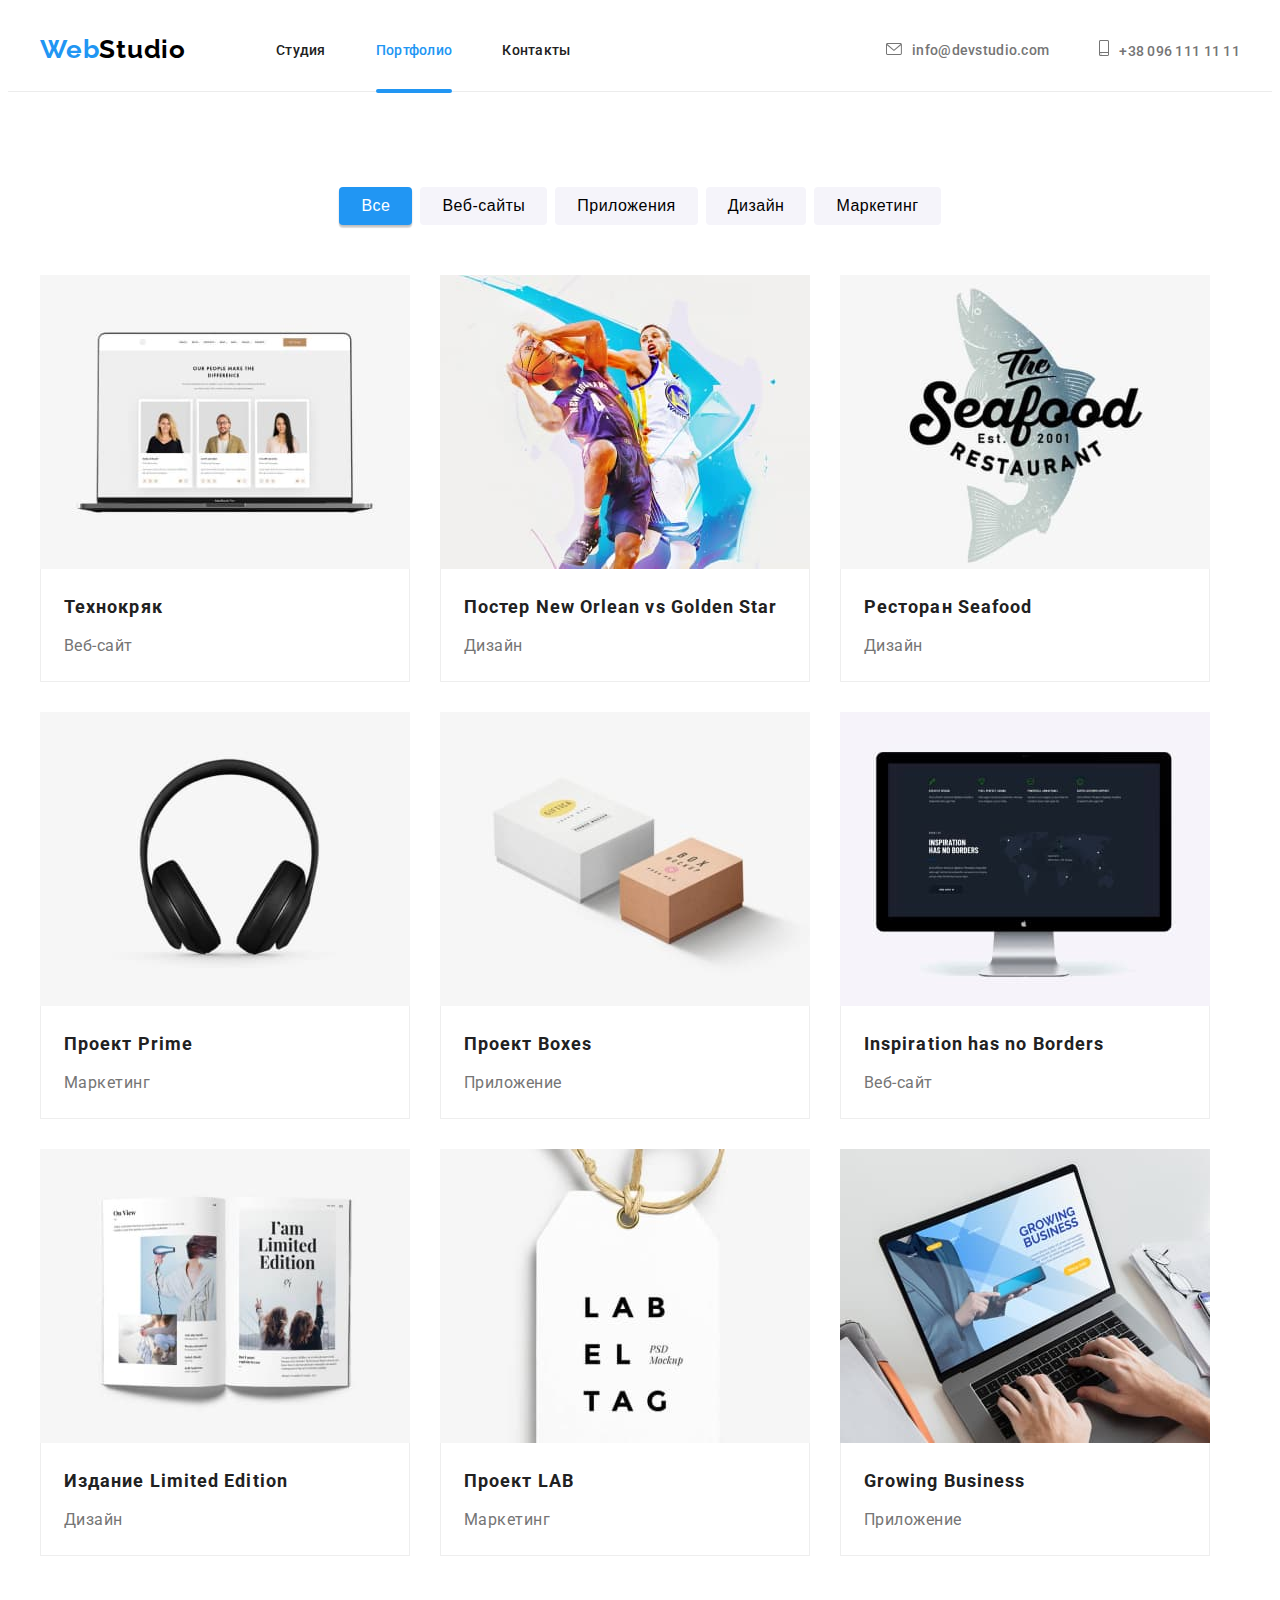
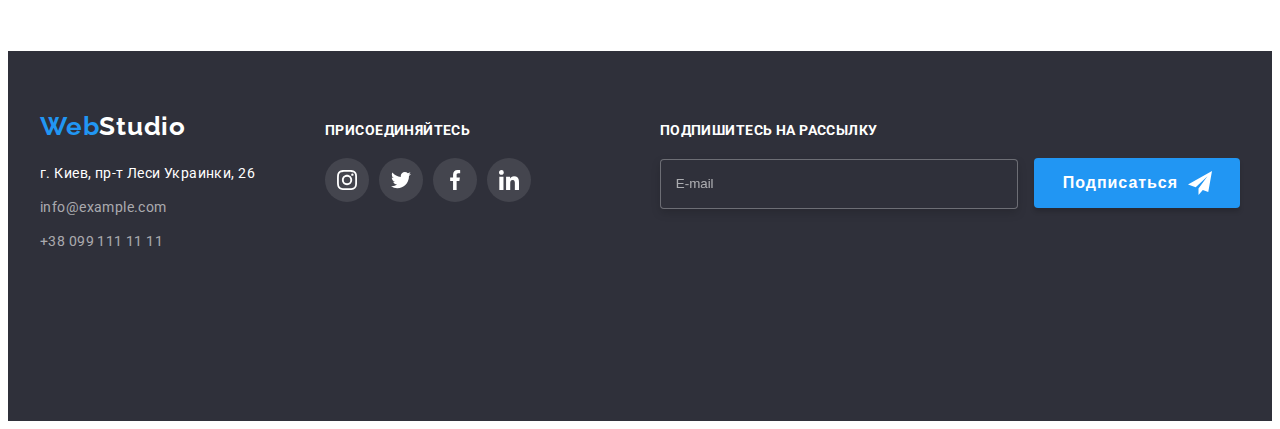
==== commit 7378ad2e: "mj" ====
--- a/portfolio.html
+++ b/portfolio.html
@@ -41,7 +41,7 @@
     <!--секция с кнопками портфолио--> 
 <section class="section-portfolio">
     <div class="conteiner">
-    <h1 class="hidden">портфолио</h1>
+    <h1 class="visually-hidden">портфолио</h1>
 <ul class="list-botton">
     <li class="item-botton list"><button class="botton active" type="button">Все</button></li>
     <li class="item-botton list"><button class="botton" type="button">Веб-сайты</button></li>
